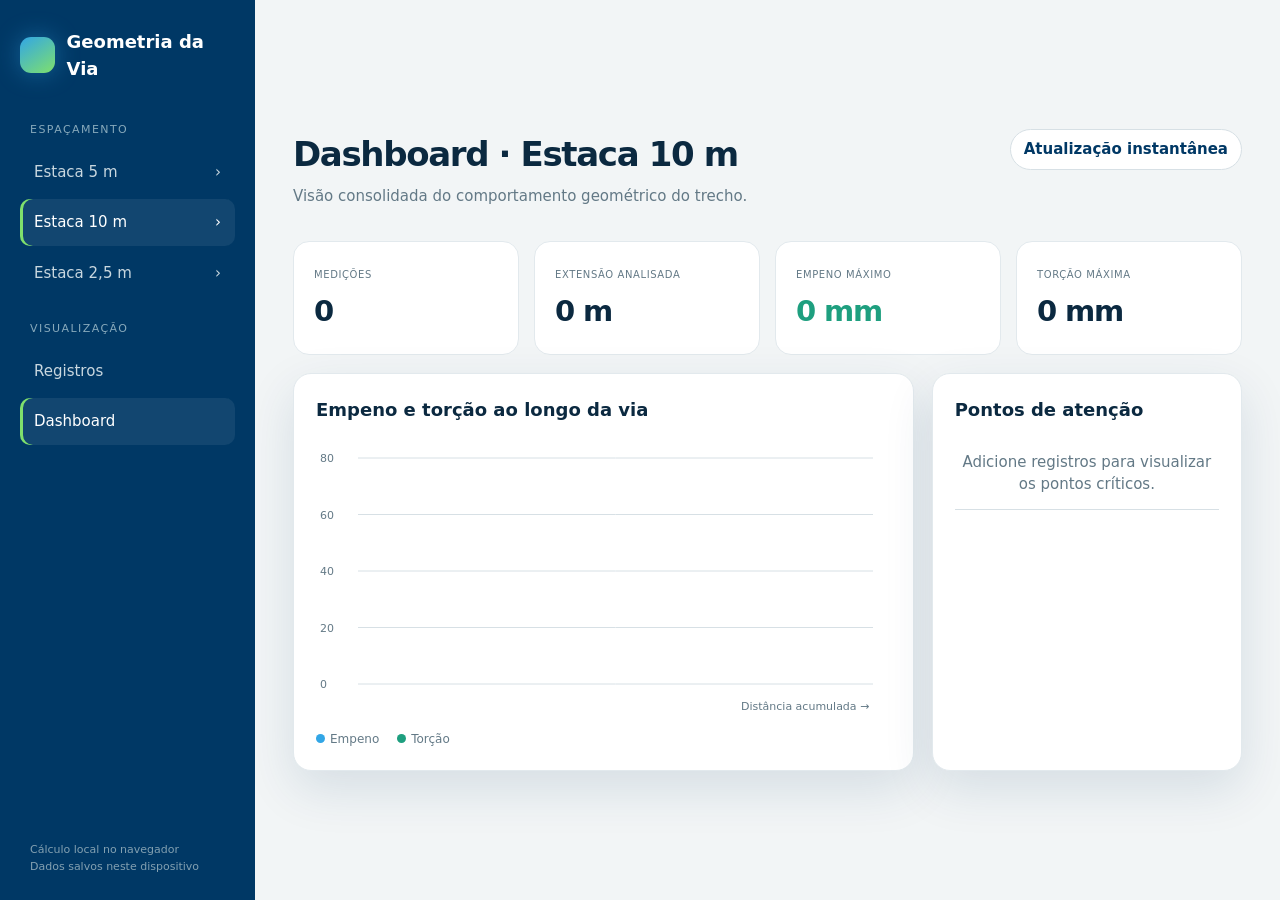
==== estaca-10-dashboard.html @ d9402594 "Build empeno e torcao calculator site" ====
<!doctype html><html lang="pt-BR"><head><meta charset="utf-8"><meta name="viewport" content="width=device-width,initial-scale=1"><title>Dashboard · Estaca 10 m</title><link rel="stylesheet" href="assets/styles.css"></head><body data-type="10" data-page="dashboard"><div class="shell"><aside class="sidebar"></aside><main class="content"><header class="topbar"><div><h1>Dashboard · Estaca 10 m</h1><p>Visão consolidada do comportamento geométrico do trecho.</p></div><span class="badge">Atualização instantânea</span></header><section class="stats" id="stats"></section><div class="charts"><section class="card chart-card"><h2>Empeno e torção ao longo da via</h2><canvas id="chart" aria-label="Gráfico de empeno e torção"></canvas><div class="legend"><span><i class="dot" style="background:#32a6e6"></i>Empeno</span><span><i class="dot" style="background:#1e9f7f"></i>Torção</span></div></section><section class="card chart-card"><h2>Pontos de atenção</h2><ul class="insights" id="insights"></ul></section></div></main></div><script src="assets/app.js"></script></body></html>
---- assets/styles.css ----
:root{--navy:#003865;--blue:#32a6e6;--green:#1e9f7f;--lime:#7fe06c;--yellow:#fbd300;--orange:#f78344;--purple:#9f4bb9;--ice:#f2f5f6;--line:#d7e0e5;--ink:#0b2940;--muted:#637986;--danger:#e55555;--shadow:0 18px 50px rgba(0,56,101,.12)}*{box-sizing:border-box}body{margin:0;background:var(--ice);color:var(--ink);font:15px/1.5 Inter,ui-sans-serif,system-ui,-apple-system,"Segoe UI",sans-serif}a{color:inherit;text-decoration:none}.landing{min-height:100vh;background:linear-gradient(135deg,#001f38,#003865 55%,#07536f);color:#fff;overflow:hidden}.hero{position:relative;z-index:1;max-width:1100px;margin:auto;padding:11vh 32px}.eyebrow{color:var(--lime);font-weight:800;letter-spacing:.2em;font-size:12px}.hero h1{font-size:clamp(48px,8vw,92px);line-height:.95;letter-spacing:-.065em;margin:25px 0}.hero h1 span{color:var(--blue)}.hero>p{font-size:18px;color:#d7e0e5;max-width:650px}.chooser{display:grid;grid-template-columns:repeat(3,1fr);gap:16px;margin-top:45px}.chooser a{display:grid;grid-template-columns:1fr auto;gap:5px;padding:23px;border:1px solid #ffffff26;border-radius:18px;background:#ffffff0d;backdrop-filter:blur(16px);transition:.2s}.chooser a:hover{transform:translateY(-4px);border-color:var(--blue);background:#ffffff16}.chooser b{font-size:25px}.chooser small{grid-column:1;color:#bdccd4}.chooser i{grid-row:1/3;grid-column:2;font-size:25px;color:var(--lime)}.hero footer{margin-top:50px;color:#8fb0c2;font-size:12px}.orb{position:fixed;width:420px;height:420px;border-radius:50%;right:-120px;top:-120px;background:radial-gradient(circle at 35% 35%,#7fe06c80,#32a6e620 55%,transparent 70%);filter:blur(5px)}.shell{display:grid;grid-template-columns:255px 1fr;min-height:100vh}.sidebar{background:var(--navy);color:white;padding:28px 20px;position:sticky;top:0;height:100vh}.brand{display:flex;gap:12px;align-items:center;font-weight:800;font-size:18px;margin-bottom:40px}.brand-mark{width:36px;height:36px;border-radius:11px;background:linear-gradient(145deg,var(--blue),var(--lime));box-shadow:0 0 24px #32a6e666}.context{font-size:11px;color:#87a9bb;letter-spacing:.13em;margin:25px 10px 10px}.nav a{display:flex;justify-content:space-between;padding:12px 14px;border-radius:10px;color:#c8d7df;margin:4px 0}.nav a:hover,.nav a.active{background:#ffffff12;color:#fff}.nav a.active{box-shadow:inset 3px 0 var(--lime)}.side-foot{position:absolute;bottom:25px;color:#82a0b1;font-size:11px;padding:0 10px}.content{padding:38px;max-width:1500px;width:100%;margin:auto}.topbar{display:flex;justify-content:space-between;align-items:flex-start;gap:20px;margin-bottom:28px}.topbar h1{font-size:34px;letter-spacing:-.04em;margin:0}.topbar p{color:var(--muted);margin:5px 0}.badge{padding:8px 13px;border:1px solid var(--line);background:#fff;border-radius:999px;font-weight:700;color:var(--navy)}.card{background:#fff;border:1px solid #e2e9ed;border-radius:18px;box-shadow:var(--shadow);padding:22px}.toolbar{display:flex;flex-wrap:wrap;gap:10px;margin-bottom:18px}.btn{border:0;border-radius:10px;padding:10px 15px;font:inherit;font-weight:750;cursor:pointer;background:var(--navy);color:#fff}.btn.secondary{background:#e5ebee;color:var(--navy)}.btn.danger{background:#fff0f0;color:#aa2d2d}.btn:hover{filter:brightness(1.08)}input,select{border:1px solid var(--line);background:#fbfcfd;border-radius:9px;padding:9px 10px;font:inherit;color:var(--ink);width:100%}input:focus,select:focus{outline:2px solid #32a6e650;border-color:var(--blue)}.table-wrap{overflow:auto;border:1px solid var(--line);border-radius:12px}table{border-collapse:collapse;width:100%;min-width:1050px}th{background:#edf3f5;color:#3e5968;font-size:11px;text-transform:uppercase;letter-spacing:.04em;text-align:left;padding:11px;position:sticky;top:0}td{border-top:1px solid #e7edef;padding:8px 10px;white-space:nowrap}td input{min-width:105px}.metric{font-weight:800}.status{display:inline-block;padding:4px 8px;border-radius:999px;font-size:11px;font-weight:800}.status.ok{color:#08775d;background:#e0f7ef}.status.warn{color:#8b6200;background:#fff5c7}.status.bad{color:#a33131;background:#ffebeb}.empty{text-align:center;color:var(--muted);padding:38px}.memo{margin-top:22px}.memo h2,.chart-card h2{font-size:18px;margin:0 0 15px}.formula-grid{display:grid;grid-template-columns:repeat(4,1fr);gap:12px}.formula{background:#f5f8f9;border:1px solid var(--line);border-radius:12px;padding:14px}.formula b{display:block;color:var(--navy);margin-bottom:6px}.formula code{font-size:12px;color:#376070;white-space:normal}.note{margin-top:14px;color:var(--muted);font-size:13px}.stats{display:grid;grid-template-columns:repeat(4,1fr);gap:15px;margin-bottom:18px}.stat{background:#fff;border:1px solid #e2e9ed;border-radius:16px;padding:20px}.stat small{color:var(--muted);text-transform:uppercase;letter-spacing:.06em;font-size:10px}.stat strong{display:block;font-size:29px;letter-spacing:-.04em;margin-top:6px}.stat .accent{color:var(--green)}.charts{display:grid;grid-template-columns:2fr 1fr;gap:18px}.chart-card{min-height:350px}.chart-card canvas{width:100%;height:280px;display:block}.legend{display:flex;gap:18px;font-size:12px;color:var(--muted);margin-top:12px}.dot{width:9px;height:9px;border-radius:50%;display:inline-block;margin-right:5px}.insights{list-style:none;padding:0;margin:0}.insights li{padding:13px 0;border-bottom:1px solid var(--line)}.insights b{display:block}.insights small{color:var(--muted)}@media(max-width:900px){.shell{grid-template-columns:1fr}.sidebar{position:relative;height:auto}.side-foot{display:none}.nav{display:flex;overflow:auto}.nav a{flex:none}.content{padding:24px 16px}.stats,.formula-grid{grid-template-columns:repeat(2,1fr)}.charts{grid-template-columns:1fr}.chooser{grid-template-columns:1fr}.hero{padding-top:8vh}.topbar{flex-direction:column}}@media(max-width:520px){.stats,.formula-grid{grid-template-columns:1fr}.hero h1{font-size:48px}}
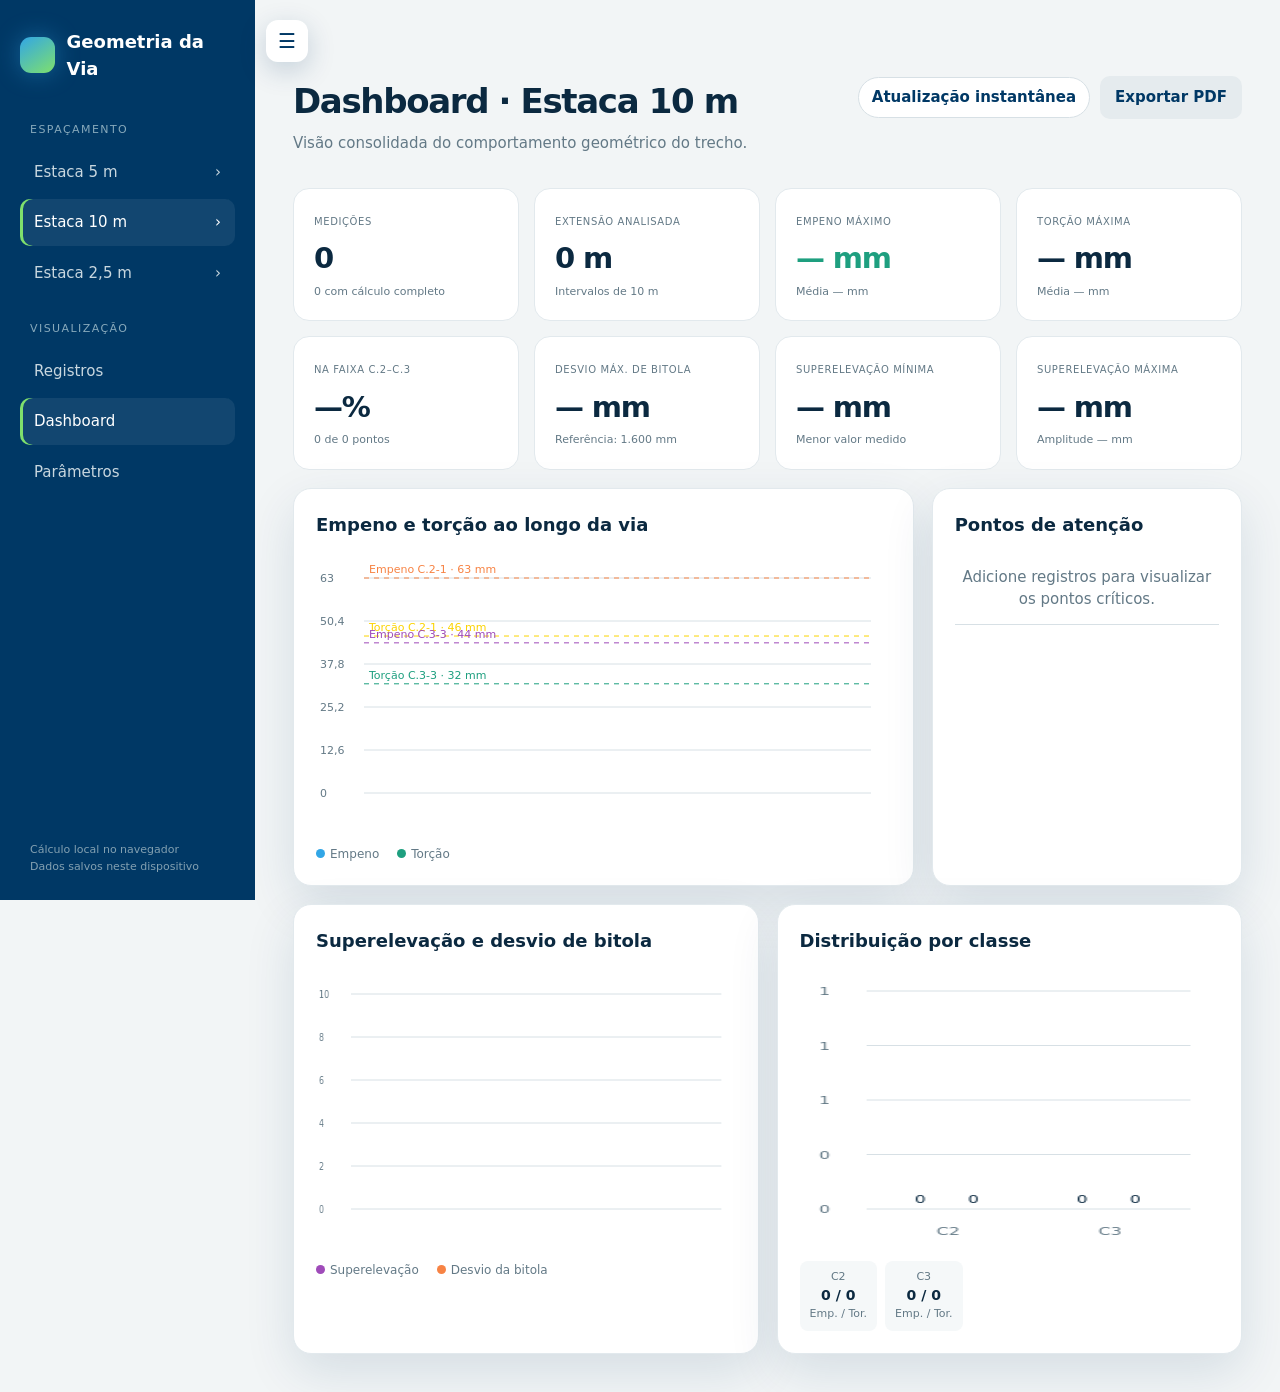
==== commit 430ae1b6: "Bust cached mobile assets" ====
--- a/estaca-10-dashboard.html
+++ b/estaca-10-dashboard.html
@@ -1 +1 @@
-<!doctype html><html lang="pt-BR"><head><meta charset="utf-8"><meta name="viewport" content="width=device-width,initial-scale=1"><title>Dashboard · Estaca 10 m</title><link rel="stylesheet" href="assets/styles.css"></head><body data-type="10" data-page="dashboard"><div class="shell"><aside class="sidebar"></aside><main class="content"><header class="topbar"><div><h1>Dashboard · Estaca 10 m</h1><p>Visão consolidada do comportamento geométrico do trecho.</p></div><span class="badge">Atualização instantânea</span></header><section class="stats" id="stats"></section><div class="charts"><section class="card chart-card"><h2>Empeno e torção ao longo da via</h2><canvas id="chart" aria-label="Gráfico de empeno e torção"></canvas><div class="legend"><span><i class="dot" style="background:#32a6e6"></i>Empeno</span><span><i class="dot" style="background:#1e9f7f"></i>Torção</span></div></section><section class="card chart-card"><h2>Pontos de atenção</h2><ul class="insights" id="insights"></ul></section></div></main></div><script src="assets/app.js"></script></body></html>
+<!doctype html><html lang="pt-BR"><head><meta charset="utf-8"><meta name="viewport" content="width=device-width,initial-scale=1"><title>Dashboard · Estaca 10 m</title><link rel="stylesheet" href="assets/styles.css"></head><body data-type="10" data-page="dashboard"><div class="shell"><aside class="sidebar"></aside><main class="content"><header class="topbar"><div><h1>Dashboard · Estaca 10 m</h1><p>Visão consolidada do comportamento geométrico do trecho.</p></div><span class="badge">Atualização instantânea</span></header><section class="stats" id="stats"></section><div class="charts"><section class="card chart-card"><h2>Empeno e torção ao longo da via</h2><canvas id="chart" aria-label="Gráfico de empeno e torção"></canvas><div class="legend"><span><i class="dot" style="background:#32a6e6"></i>Empeno</span><span><i class="dot" style="background:#1e9f7f"></i>Torção</span></div></section><section class="card chart-card"><h2>Pontos de atenção</h2><ul class="insights" id="insights"></ul></section></div></main></div><script src="assets/app.js?v=02389c8"></script></body></html>
